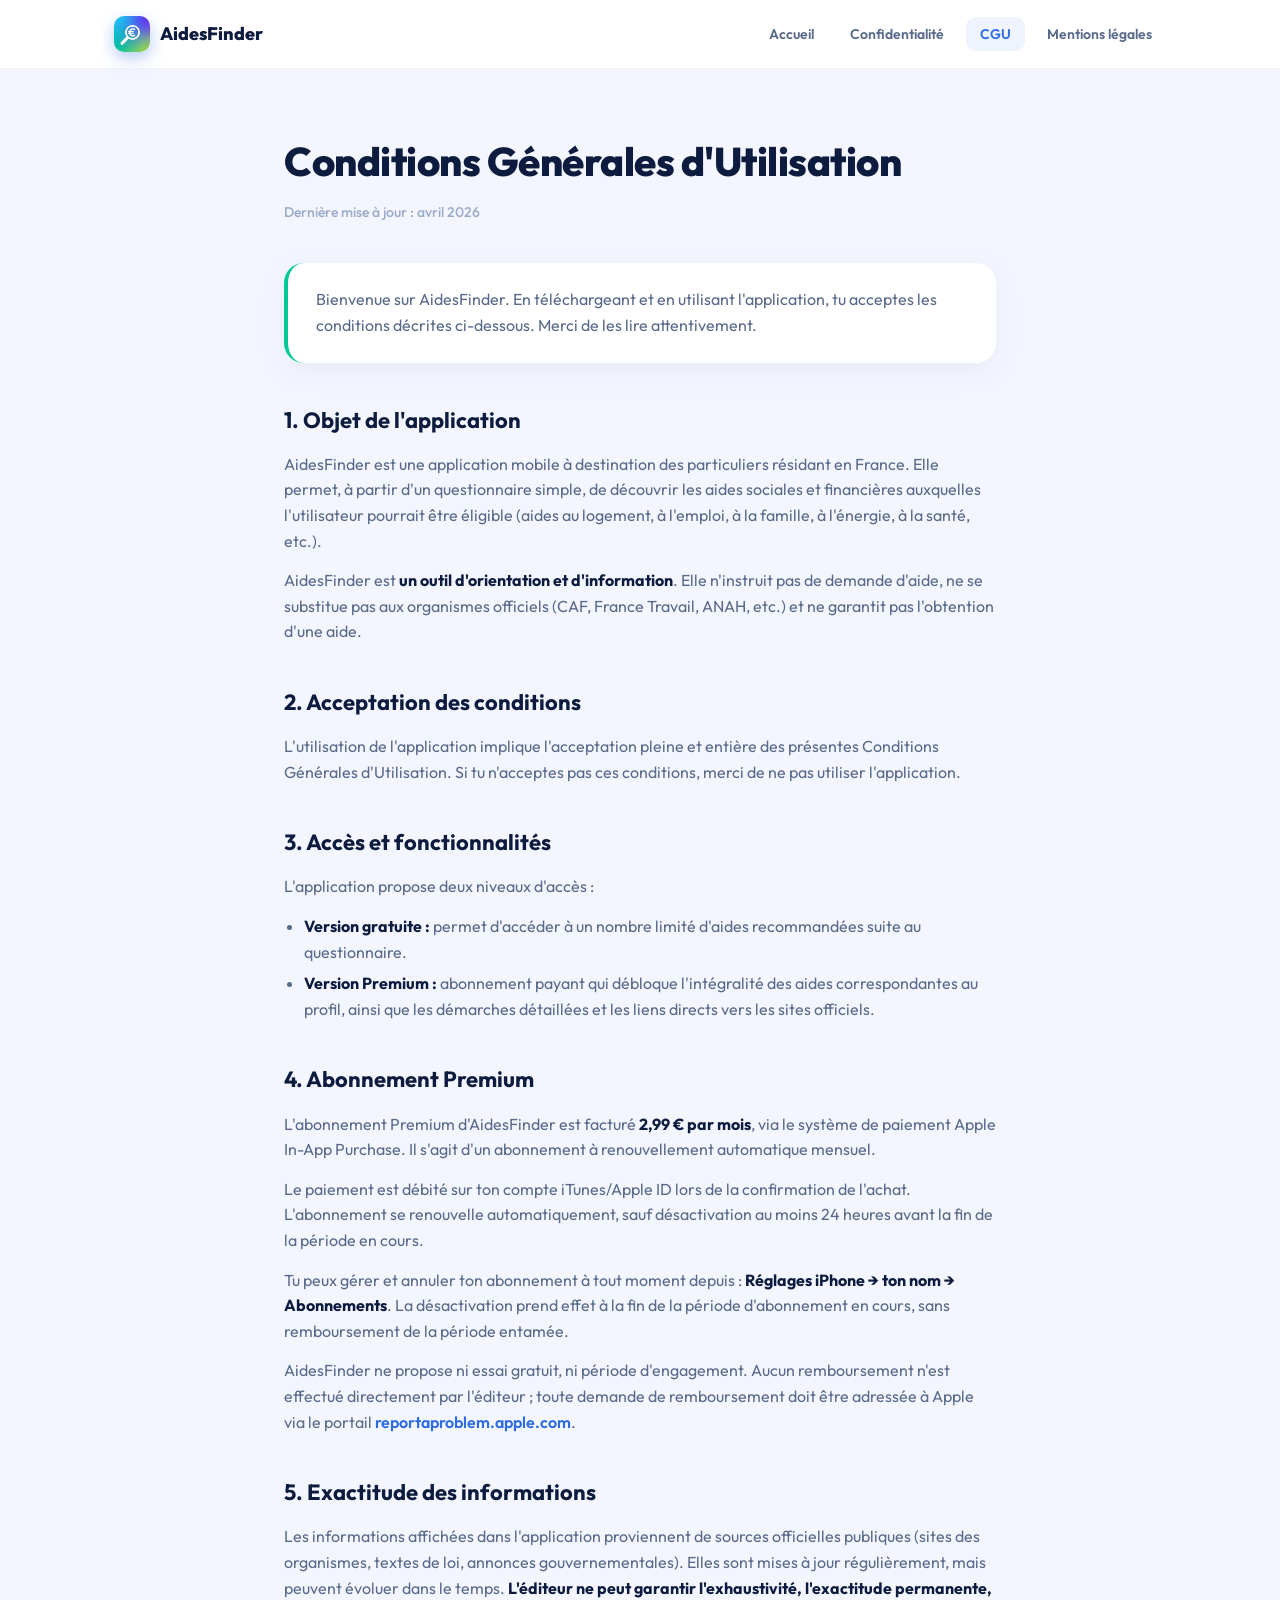
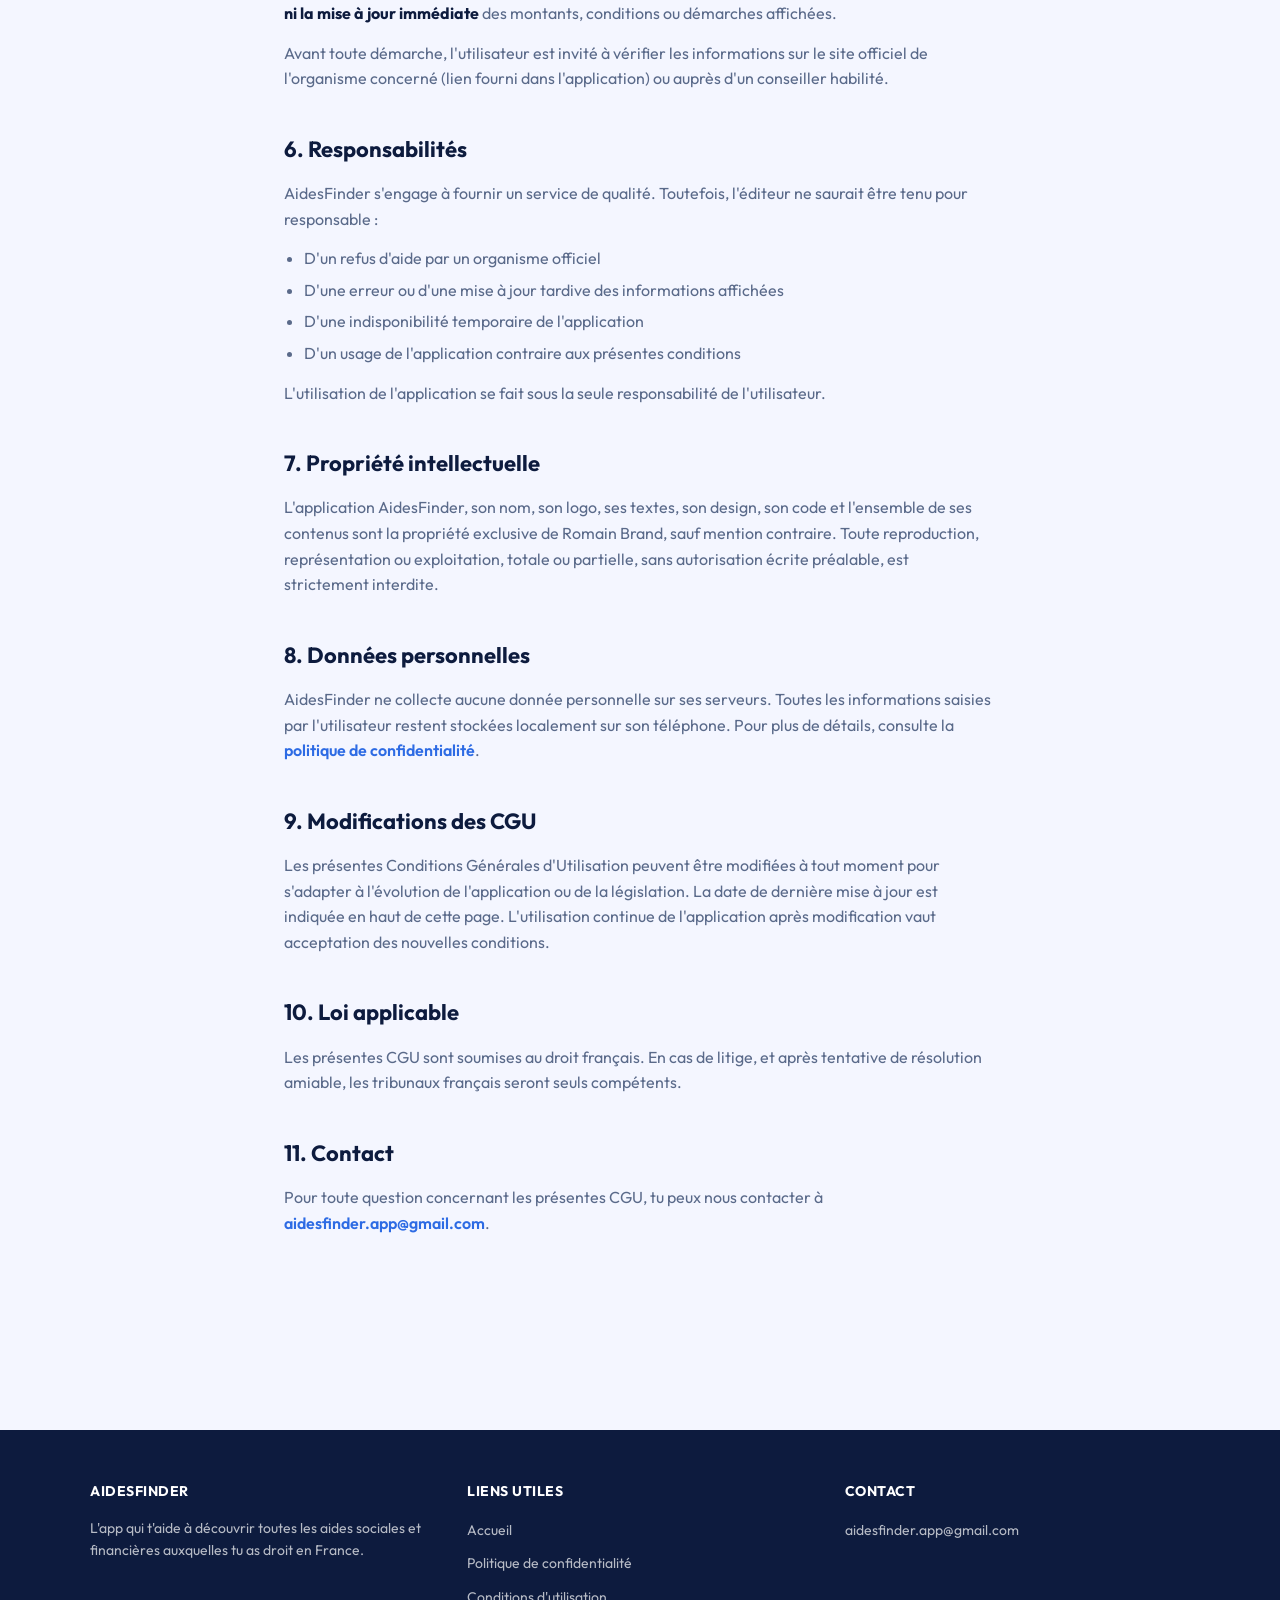
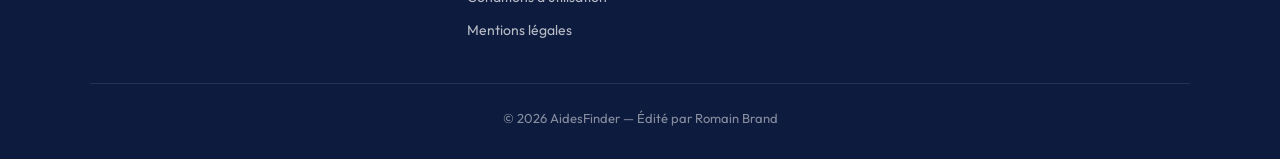
==== cgu.html @ b5cb3552 "feat: site officiel AidesFinder (landing + pages légales) Mise en place du site officiel d'AidesFind" ====
<!DOCTYPE html>
<html lang="fr">
<head>
  <meta charset="UTF-8">
  <meta name="viewport" content="width=device-width, initial-scale=1.0">
  <meta name="description" content="Conditions Générales d'Utilisation de l'application AidesFinder.">
  <meta name="theme-color" content="#2D6BE4">
  <title>Conditions d'utilisation — AidesFinder</title>
  <link rel="icon" type="image/png" href="assets/icon.png">
  <link rel="apple-touch-icon" href="assets/icon.png">
  <link rel="stylesheet" href="style.css">
</head>
<body>

  <!-- ════════ HEADER ════════ -->
  <header class="site-header">
    <nav class="nav">
      <a href="index.html" class="logo">
        <img src="assets/icon.png" alt="AidesFinder" class="logo-mark">
        <span>AidesFinder</span>
      </a>
      <ul class="nav-links">
        <li><a href="index.html">Accueil</a></li>
        <li><a href="confidentialite.html">Confidentialité</a></li>
        <li><a href="cgu.html" class="active">CGU</a></li>
        <li><a href="mentions-legales.html">Mentions légales</a></li>
      </ul>
    </nav>
  </header>

  <!-- ════════ CONTENU ════════ -->
  <main class="legal-page">
    <h1>Conditions Générales d'Utilisation</h1>
    <p class="updated">Dernière mise à jour : avril 2026</p>

    <div class="callout">
      <p>
        Bienvenue sur AidesFinder. En téléchargeant et en utilisant l'application,
        tu acceptes les conditions décrites ci-dessous. Merci de les lire
        attentivement.
      </p>
    </div>

    <h2>1. Objet de l'application</h2>
    <p>
      AidesFinder est une application mobile à destination des particuliers
      résidant en France. Elle permet, à partir d'un questionnaire simple, de
      découvrir les aides sociales et financières auxquelles l'utilisateur
      pourrait être éligible (aides au logement, à l'emploi, à la famille, à
      l'énergie, à la santé, etc.).
    </p>
    <p>
      AidesFinder est <strong>un outil d'orientation et d'information</strong>.
      Elle n'instruit pas de demande d'aide, ne se substitue pas aux organismes
      officiels (CAF, France Travail, ANAH, etc.) et ne garantit pas l'obtention
      d'une aide.
    </p>

    <h2>2. Acceptation des conditions</h2>
    <p>
      L'utilisation de l'application implique l'acceptation pleine et entière
      des présentes Conditions Générales d'Utilisation. Si tu n'acceptes pas
      ces conditions, merci de ne pas utiliser l'application.
    </p>

    <h2>3. Accès et fonctionnalités</h2>
    <p>L'application propose deux niveaux d'accès :</p>
    <ul>
      <li>
        <strong>Version gratuite :</strong> permet d'accéder à un nombre limité
        d'aides recommandées suite au questionnaire.
      </li>
      <li>
        <strong>Version Premium :</strong> abonnement payant qui débloque
        l'intégralité des aides correspondantes au profil, ainsi que les
        démarches détaillées et les liens directs vers les sites officiels.
      </li>
    </ul>

    <h2>4. Abonnement Premium</h2>
    <p>
      L'abonnement Premium d'AidesFinder est facturé <strong>2,99 € par mois</strong>,
      via le système de paiement Apple In-App Purchase. Il s'agit d'un abonnement
      à renouvellement automatique mensuel.
    </p>
    <p>
      Le paiement est débité sur ton compte iTunes/Apple ID lors de la confirmation
      de l'achat. L'abonnement se renouvelle automatiquement, sauf désactivation
      au moins 24 heures avant la fin de la période en cours.
    </p>
    <p>
      Tu peux gérer et annuler ton abonnement à tout moment depuis :
      <strong>Réglages iPhone → ton nom → Abonnements</strong>. La désactivation
      prend effet à la fin de la période d'abonnement en cours, sans
      remboursement de la période entamée.
    </p>
    <p>
      AidesFinder ne propose ni essai gratuit, ni période d'engagement. Aucun
      remboursement n'est effectué directement par l'éditeur ; toute demande
      de remboursement doit être adressée à Apple via le portail
      <a href="https://reportaproblem.apple.com" target="_blank" rel="noopener">reportaproblem.apple.com</a>.
    </p>

    <h2>5. Exactitude des informations</h2>
    <p>
      Les informations affichées dans l'application proviennent de sources
      officielles publiques (sites des organismes, textes de loi, annonces
      gouvernementales). Elles sont mises à jour régulièrement, mais peuvent
      évoluer dans le temps. <strong>L'éditeur ne peut garantir l'exhaustivité,
      l'exactitude permanente, ni la mise à jour immédiate</strong> des montants,
      conditions ou démarches affichées.
    </p>
    <p>
      Avant toute démarche, l'utilisateur est invité à vérifier les informations
      sur le site officiel de l'organisme concerné (lien fourni dans
      l'application) ou auprès d'un conseiller habilité.
    </p>

    <h2>6. Responsabilités</h2>
    <p>
      AidesFinder s'engage à fournir un service de qualité. Toutefois, l'éditeur
      ne saurait être tenu pour responsable :
    </p>
    <ul>
      <li>D'un refus d'aide par un organisme officiel</li>
      <li>D'une erreur ou d'une mise à jour tardive des informations affichées</li>
      <li>D'une indisponibilité temporaire de l'application</li>
      <li>D'un usage de l'application contraire aux présentes conditions</li>
    </ul>
    <p>
      L'utilisation de l'application se fait sous la seule responsabilité de
      l'utilisateur.
    </p>

    <h2>7. Propriété intellectuelle</h2>
    <p>
      L'application AidesFinder, son nom, son logo, ses textes, son design,
      son code et l'ensemble de ses contenus sont la propriété exclusive de
      Romain Brand, sauf mention contraire. Toute reproduction, représentation
      ou exploitation, totale ou partielle, sans autorisation écrite préalable,
      est strictement interdite.
    </p>

    <h2>8. Données personnelles</h2>
    <p>
      AidesFinder ne collecte aucune donnée personnelle sur ses serveurs. Toutes
      les informations saisies par l'utilisateur restent stockées localement
      sur son téléphone. Pour plus de détails, consulte la
      <a href="confidentialite.html">politique de confidentialité</a>.
    </p>

    <h2>9. Modifications des CGU</h2>
    <p>
      Les présentes Conditions Générales d'Utilisation peuvent être modifiées
      à tout moment pour s'adapter à l'évolution de l'application ou de la
      législation. La date de dernière mise à jour est indiquée en haut de
      cette page. L'utilisation continue de l'application après modification
      vaut acceptation des nouvelles conditions.
    </p>

    <h2>10. Loi applicable</h2>
    <p>
      Les présentes CGU sont soumises au droit français. En cas de litige, et
      après tentative de résolution amiable, les tribunaux français seront
      seuls compétents.
    </p>

    <h2>11. Contact</h2>
    <p>
      Pour toute question concernant les présentes CGU, tu peux nous contacter à
      <a href="mailto:aidesfinder.app@gmail.com">aidesfinder.app@gmail.com</a>.
    </p>
  </main>

  <!-- ════════ FOOTER ════════ -->
  <footer class="site-footer">
    <div class="footer-inner">
      <div class="footer-col">
        <h4>AidesFinder</h4>
        <p style="font-size: 14px; line-height: 1.6;">
          L'app qui t'aide à découvrir toutes les aides sociales et financières
          auxquelles tu as droit en France.
        </p>
      </div>
      <div class="footer-col">
        <h4>Liens utiles</h4>
        <ul>
          <li><a href="index.html">Accueil</a></li>
          <li><a href="confidentialite.html">Politique de confidentialité</a></li>
          <li><a href="cgu.html">Conditions d'utilisation</a></li>
          <li><a href="mentions-legales.html">Mentions légales</a></li>
        </ul>
      </div>
      <div class="footer-col">
        <h4>Contact</h4>
        <ul>
          <li><a href="mailto:aidesfinder.app@gmail.com">aidesfinder.app@gmail.com</a></li>
        </ul>
      </div>
    </div>
    <div class="footer-bottom">
      © 2026 AidesFinder — Édité par Romain Brand
    </div>
  </footer>

</body>
</html>
---- style.css ----
/* ════════════════════════════════════════
   AidesFinder — Site officiel
   Styles partagés
   ════════════════════════════════════════ */

@import url('https://fonts.googleapis.com/css2?family=Outfit:wght@400;500;600;700;800&display=swap');

:root {
  --primary: #2D6BE4;
  --primary-dark: #1A3F8F;
  --secondary: #00C896;
  --accent: #FF6B35;

  --bg: #F4F6FF;
  --card: #FFFFFF;

  --text-dark: #0D1B3E;
  --text-mid: #5A6A8A;
  --text-light: #9BAAC8;

  --radius: 20px;
  --radius-sm: 12px;
  --shadow: 0 8px 30px rgba(13, 27, 62, 0.06);
  --shadow-lg: 0 20px 60px rgba(45, 107, 228, 0.18);
}

* {
  box-sizing: border-box;
  margin: 0;
  padding: 0;
}

html {
  scroll-behavior: smooth;
  -webkit-text-size-adjust: 100%;
}

body {
  font-family: 'Outfit', -apple-system, BlinkMacSystemFont, sans-serif;
  font-size: 16px;
  line-height: 1.6;
  color: var(--text-mid);
  background: var(--bg);
  min-height: 100vh;
  -webkit-font-smoothing: antialiased;
  -moz-osx-font-smoothing: grayscale;
}

/* ── Header / Navigation ──────────────── */
.site-header {
  background: #fff;
  border-bottom: 1px solid rgba(155, 170, 200, 0.15);
  position: sticky;
  top: 0;
  z-index: 100;
  backdrop-filter: saturate(180%) blur(20px);
}

.nav {
  max-width: 1100px;
  margin: 0 auto;
  padding: 16px 24px;
  display: flex;
  align-items: center;
  justify-content: space-between;
  gap: 16px;
}

.logo {
  display: flex;
  align-items: center;
  gap: 10px;
  text-decoration: none;
  color: var(--text-dark);
  font-weight: 800;
  font-size: 18px;
}

.logo-mark {
  width: 36px;
  height: 36px;
  border-radius: 10px;
  object-fit: cover;
  display: block;
  box-shadow: 0 6px 16px rgba(45, 107, 228, 0.35);
}

.nav-links {
  display: flex;
  gap: 8px;
  list-style: none;
  flex-wrap: wrap;
}

.nav-links a {
  color: var(--text-mid);
  text-decoration: none;
  font-size: 14px;
  font-weight: 600;
  padding: 8px 14px;
  border-radius: 10px;
  transition: all 0.2s ease;
}

.nav-links a:hover,
.nav-links a.active {
  color: var(--primary);
  background: rgba(45, 107, 228, 0.08);
}

/* ── Hero (landing) ───────────────────── */
.hero {
  background: linear-gradient(135deg, #0D2B6B 0%, #2D6BE4 55%, #00C896 100%);
  color: #fff;
  padding: 80px 24px 100px;
  text-align: center;
  position: relative;
  overflow: hidden;
}

.hero::before,
.hero::after {
  content: '';
  position: absolute;
  border-radius: 50%;
  background: rgba(255, 255, 255, 0.05);
  pointer-events: none;
}

.hero::before {
  width: 320px;
  height: 320px;
  top: -100px;
  left: -100px;
}

.hero::after {
  width: 240px;
  height: 240px;
  bottom: -80px;
  right: -80px;
}

.hero-content {
  max-width: 720px;
  margin: 0 auto;
  position: relative;
  z-index: 1;
}

.hero h1 {
  font-size: clamp(36px, 6vw, 56px);
  font-weight: 800;
  line-height: 1.1;
  margin-bottom: 18px;
  letter-spacing: -1px;
}

.hero .tagline {
  font-size: clamp(16px, 2.4vw, 20px);
  color: rgba(255, 255, 255, 0.85);
  margin-bottom: 36px;
  font-weight: 400;
}

.hero-stats {
  display: flex;
  justify-content: center;
  gap: 32px;
  margin-top: 28px;
  flex-wrap: wrap;
}

.hero-stat {
  text-align: center;
}

.hero-stat-value {
  font-size: 28px;
  font-weight: 800;
  color: #fff;
  display: block;
}

.hero-stat-label {
  font-size: 12px;
  color: rgba(255, 255, 255, 0.7);
  text-transform: uppercase;
  letter-spacing: 0.5px;
}

.hero-divider {
  width: 1px;
  background: rgba(255, 255, 255, 0.2);
}

/* ── Boutons ──────────────────────────── */
.btn {
  display: inline-flex;
  align-items: center;
  gap: 10px;
  padding: 16px 28px;
  border-radius: 16px;
  font-weight: 700;
  font-size: 16px;
  text-decoration: none;
  transition: all 0.2s ease;
  border: none;
  cursor: pointer;
  font-family: inherit;
}

.btn-primary {
  background: #fff;
  color: var(--primary);
  box-shadow: 0 12px 28px rgba(0, 0, 0, 0.18);
}

.btn-primary:hover {
  transform: translateY(-2px);
  box-shadow: 0 16px 36px rgba(0, 0, 0, 0.22);
}

.btn-secondary {
  background: rgba(255, 255, 255, 0.12);
  color: #fff;
  border: 1px solid rgba(255, 255, 255, 0.25);
}

.btn-secondary:hover {
  background: rgba(255, 255, 255, 0.2);
}

.btn-app-store {
  background: #000;
  color: #fff;
  box-shadow: 0 12px 28px rgba(0, 0, 0, 0.25);
}

.btn-app-store:hover {
  transform: translateY(-2px);
}

.hero-buttons {
  display: flex;
  gap: 14px;
  justify-content: center;
  flex-wrap: wrap;
  margin-top: 8px;
}

/* ── Sections (landing) ───────────────── */
.section {
  max-width: 1100px;
  margin: 0 auto;
  padding: 80px 24px;
}

.section-title {
  font-size: clamp(28px, 4vw, 38px);
  font-weight: 800;
  color: var(--text-dark);
  text-align: center;
  margin-bottom: 12px;
  letter-spacing: -0.5px;
}

.section-subtitle {
  text-align: center;
  color: var(--text-mid);
  font-size: 17px;
  margin-bottom: 56px;
  max-width: 600px;
  margin-left: auto;
  margin-right: auto;
}

.features-grid {
  display: grid;
  grid-template-columns: repeat(auto-fit, minmax(260px, 1fr));
  gap: 20px;
}

.feature-card {
  background: var(--card);
  padding: 32px 28px;
  border-radius: var(--radius);
  box-shadow: var(--shadow);
  transition: transform 0.2s ease, box-shadow 0.2s ease;
}

.feature-card:hover {
  transform: translateY(-4px);
  box-shadow: var(--shadow-lg);
}

.feature-emoji {
  font-size: 36px;
  margin-bottom: 14px;
  display: block;
}

.feature-card h3 {
  font-size: 18px;
  color: var(--text-dark);
  margin-bottom: 10px;
  font-weight: 700;
}

.feature-card p {
  font-size: 14px;
  color: var(--text-mid);
  line-height: 1.6;
}

/* ── Bandeau confiance / RGPD ─────────── */
.trust-banner {
  background: var(--card);
  border-radius: var(--radius);
  padding: 40px;
  text-align: center;
  box-shadow: var(--shadow);
  margin-top: 40px;
  border: 1px solid rgba(0, 200, 150, 0.15);
}

.trust-banner h3 {
  color: var(--text-dark);
  font-size: 22px;
  font-weight: 800;
  margin-bottom: 10px;
}

.trust-banner p {
  color: var(--text-mid);
  max-width: 560px;
  margin: 0 auto;
}

/* ── Section "Aide-nous à améliorer" ──── */
.community-section {
  padding-top: 0;
}

.community-card {
  background: linear-gradient(135deg, #ffffff 0%, #F0F4FF 100%);
  border-radius: var(--radius);
  padding: 56px 40px;
  text-align: center;
  box-shadow: var(--shadow);
  border: 1px solid rgba(45, 107, 228, 0.12);
  position: relative;
  overflow: hidden;
}

.community-card::before {
  content: '';
  position: absolute;
  top: -60px;
  right: -60px;
  width: 200px;
  height: 200px;
  border-radius: 50%;
  background: radial-gradient(circle, rgba(0, 200, 150, 0.12), transparent 70%);
  pointer-events: none;
}

.community-card::after {
  content: '';
  position: absolute;
  bottom: -80px;
  left: -80px;
  width: 240px;
  height: 240px;
  border-radius: 50%;
  background: radial-gradient(circle, rgba(45, 107, 228, 0.08), transparent 70%);
  pointer-events: none;
}

.community-emoji {
  font-size: 56px;
  display: block;
  margin-bottom: 16px;
  position: relative;
  z-index: 1;
}

.community-card h2 {
  font-size: clamp(24px, 4vw, 32px);
  color: var(--text-dark);
  font-weight: 800;
  margin-bottom: 18px;
  letter-spacing: -0.5px;
  position: relative;
  z-index: 1;
}

.community-card p {
  color: var(--text-mid);
  font-size: 16px;
  line-height: 1.7;
  max-width: 580px;
  margin: 0 auto 14px;
  position: relative;
  z-index: 1;
}

.community-card p strong {
  color: var(--text-dark);
}

.btn-community {
  display: inline-flex;
  align-items: center;
  gap: 10px;
  margin-top: 24px;
  padding: 16px 32px;
  border-radius: 16px;
  background: linear-gradient(135deg, var(--primary), var(--secondary));
  color: #fff;
  text-decoration: none;
  font-weight: 700;
  font-size: 16px;
  box-shadow: 0 12px 28px rgba(45, 107, 228, 0.3);
  transition: transform 0.2s ease, box-shadow 0.2s ease;
  position: relative;
  z-index: 1;
}

.btn-community:hover {
  transform: translateY(-2px);
  box-shadow: 0 16px 36px rgba(45, 107, 228, 0.4);
}

.community-email {
  margin-top: 18px !important;
  font-size: 13px !important;
  color: var(--text-light) !important;
}

.community-email a {
  color: var(--primary);
  text-decoration: none;
  font-weight: 600;
}

.community-email a:hover {
  text-decoration: underline;
}

/* ── Pages légales (contenu texte) ────── */
.legal-page {
  max-width: 760px;
  margin: 0 auto;
  padding: 60px 24px 100px;
}

.legal-page h1 {
  font-size: clamp(28px, 5vw, 40px);
  color: var(--text-dark);
  font-weight: 800;
  margin-bottom: 8px;
  letter-spacing: -0.5px;
}

.legal-page .updated {
  color: var(--text-light);
  font-size: 14px;
  margin-bottom: 40px;
  font-weight: 500;
}

.legal-page h2 {
  font-size: 22px;
  color: var(--text-dark);
  font-weight: 700;
  margin-top: 40px;
  margin-bottom: 14px;
}

.legal-page h3 {
  font-size: 17px;
  color: var(--text-dark);
  font-weight: 700;
  margin-top: 24px;
  margin-bottom: 10px;
}

.legal-page p {
  margin-bottom: 14px;
  color: var(--text-mid);
}

.legal-page ul {
  margin: 14px 0 14px 20px;
  color: var(--text-mid);
}

.legal-page li {
  margin-bottom: 6px;
}

.legal-page a {
  color: var(--primary);
  text-decoration: none;
  font-weight: 600;
}

.legal-page a:hover {
  text-decoration: underline;
}

.legal-page strong {
  color: var(--text-dark);
  font-weight: 700;
}

.callout {
  background: var(--card);
  border-radius: var(--radius);
  padding: 24px 28px;
  margin: 30px 0;
  box-shadow: var(--shadow);
  border-left: 4px solid var(--secondary);
}

.callout p {
  margin-bottom: 0;
}

/* ── Footer ───────────────────────────── */
.site-footer {
  background: #0D1B3E;
  color: rgba(255, 255, 255, 0.7);
  padding: 50px 24px 30px;
  margin-top: 80px;
}

.footer-inner {
  max-width: 1100px;
  margin: 0 auto;
  display: grid;
  grid-template-columns: repeat(auto-fit, minmax(220px, 1fr));
  gap: 32px;
  margin-bottom: 32px;
}

.footer-col h4 {
  color: #fff;
  font-size: 14px;
  font-weight: 700;
  margin-bottom: 14px;
  text-transform: uppercase;
  letter-spacing: 0.5px;
}

.footer-col ul {
  list-style: none;
}

.footer-col li {
  margin-bottom: 8px;
}

.footer-col a {
  color: rgba(255, 255, 255, 0.7);
  text-decoration: none;
  font-size: 14px;
  transition: color 0.2s ease;
}

.footer-col a:hover {
  color: var(--secondary);
}

.footer-bottom {
  max-width: 1100px;
  margin: 0 auto;
  padding-top: 24px;
  border-top: 1px solid rgba(255, 255, 255, 0.1);
  text-align: center;
  font-size: 13px;
  color: rgba(255, 255, 255, 0.5);
}

/* ── Responsive ───────────────────────── */
@media (max-width: 640px) {
  .nav {
    flex-direction: column;
    gap: 12px;
  }

  .hero {
    padding: 60px 20px 80px;
  }

  .section {
    padding: 60px 20px;
  }

  .hero-stats {
    gap: 20px;
  }

  .hero-divider {
    display: none;
  }

  .legal-page {
    padding: 40px 20px 80px;
  }
}
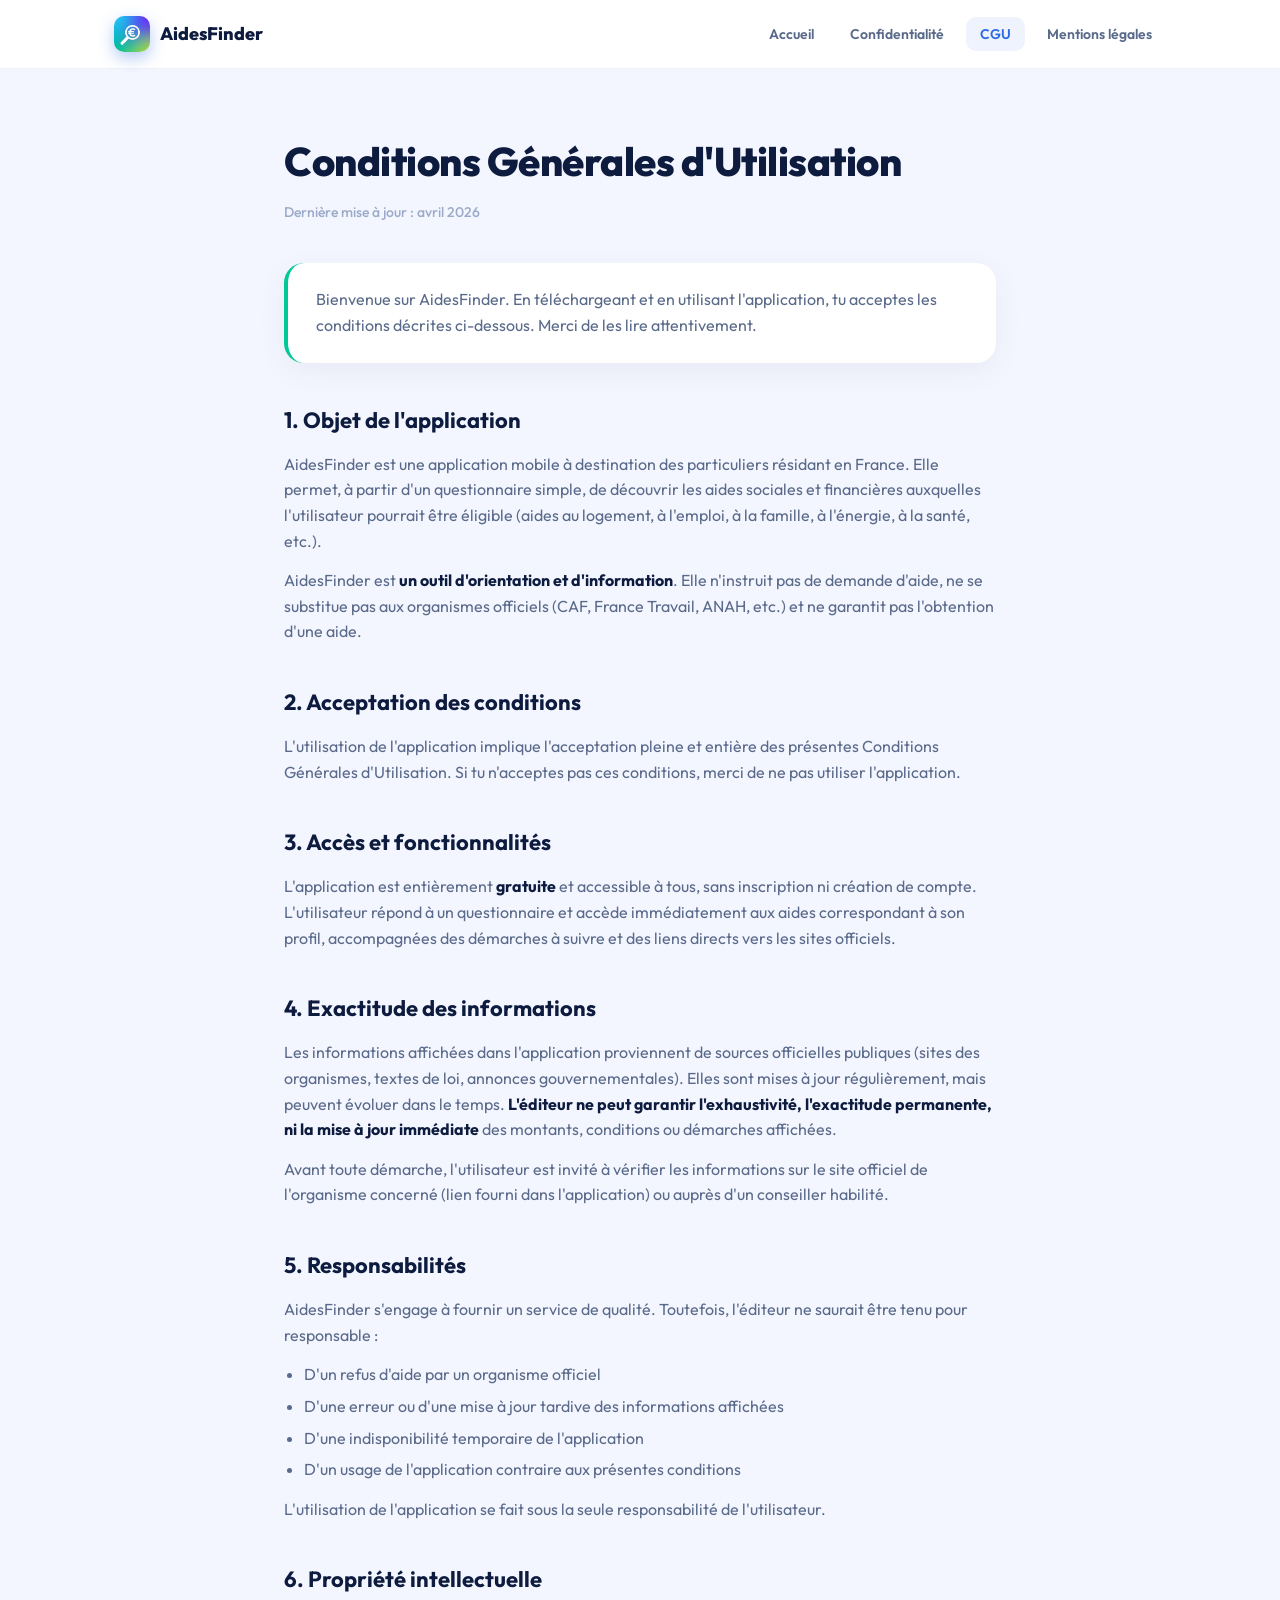
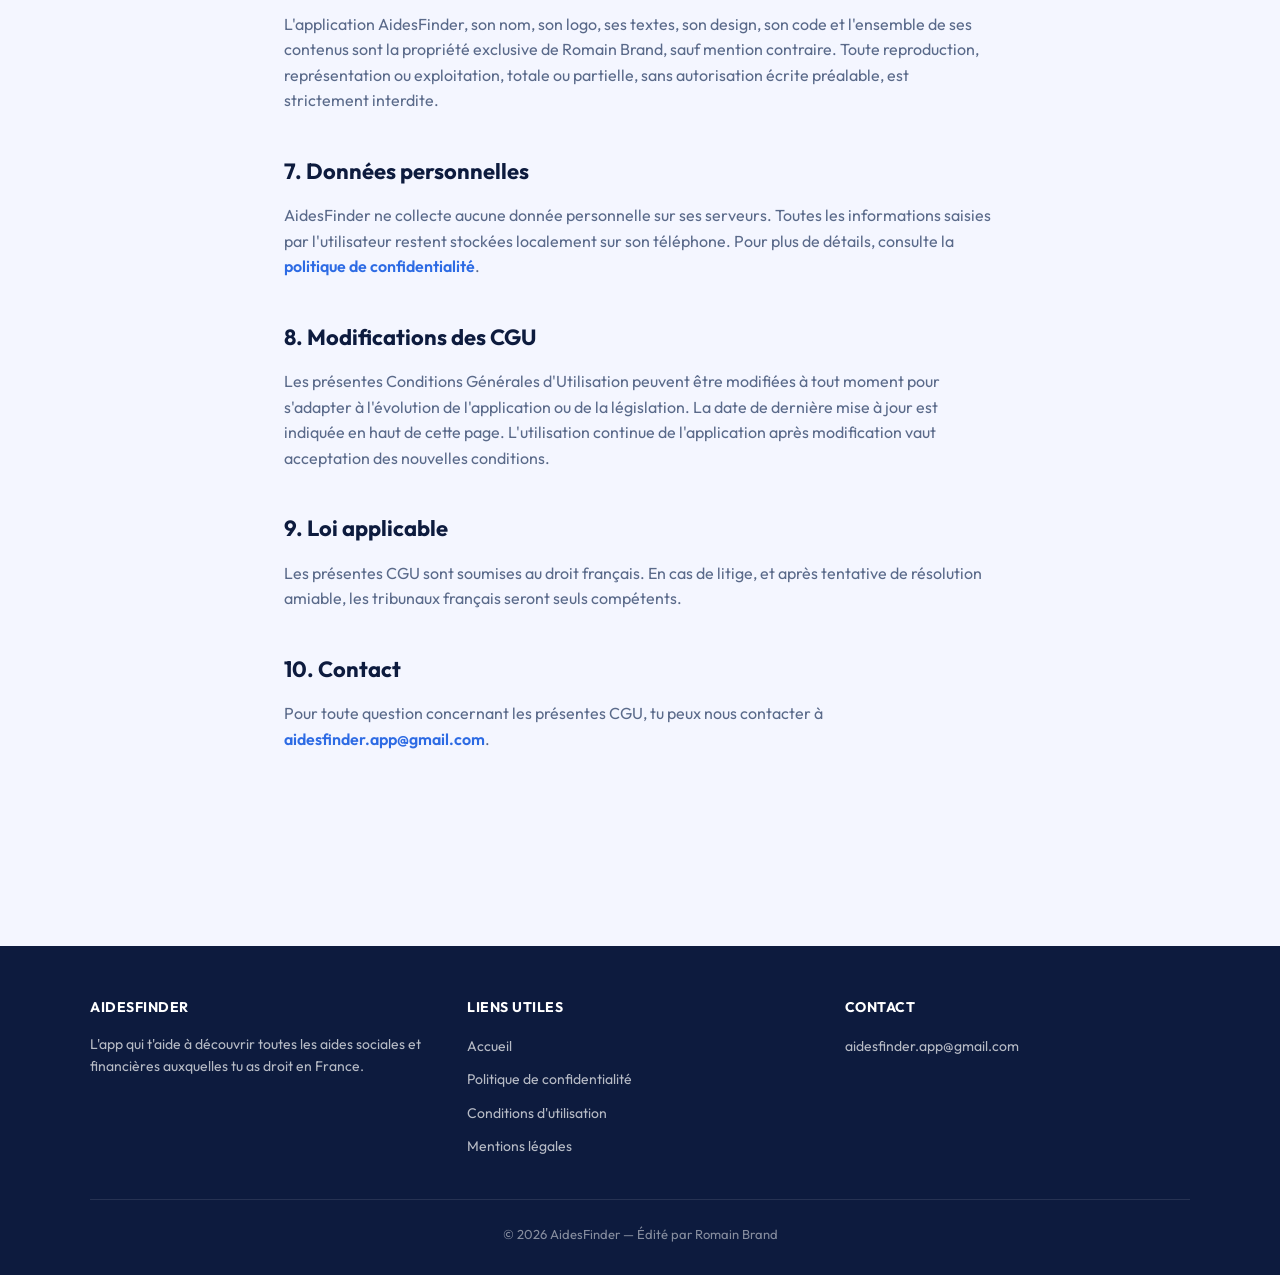
==== commit dd8a0f8a: "chore: aligne le site sur l'app actuelle (lien App Store, retrait Premium) - index: lien App Store r" ====
--- a/cgu.html
+++ b/cgu.html
@@ -64,44 +64,15 @@
     </p>
 
     <h2>3. Accès et fonctionnalités</h2>
-    <p>L'application propose deux niveaux d'accès :</p>
-    <ul>
-      <li>
-        <strong>Version gratuite :</strong> permet d'accéder à un nombre limité
-        d'aides recommandées suite au questionnaire.
-      </li>
-      <li>
-        <strong>Version Premium :</strong> abonnement payant qui débloque
-        l'intégralité des aides correspondantes au profil, ainsi que les
-        démarches détaillées et les liens directs vers les sites officiels.
-      </li>
-    </ul>
-
-    <h2>4. Abonnement Premium</h2>
     <p>
-      L'abonnement Premium d'AidesFinder est facturé <strong>2,99 € par mois</strong>,
-      via le système de paiement Apple In-App Purchase. Il s'agit d'un abonnement
-      à renouvellement automatique mensuel.
-    </p>
-    <p>
-      Le paiement est débité sur ton compte iTunes/Apple ID lors de la confirmation
-      de l'achat. L'abonnement se renouvelle automatiquement, sauf désactivation
-      au moins 24 heures avant la fin de la période en cours.
-    </p>
-    <p>
-      Tu peux gérer et annuler ton abonnement à tout moment depuis :
-      <strong>Réglages iPhone → ton nom → Abonnements</strong>. La désactivation
-      prend effet à la fin de la période d'abonnement en cours, sans
-      remboursement de la période entamée.
-    </p>
-    <p>
-      AidesFinder ne propose ni essai gratuit, ni période d'engagement. Aucun
-      remboursement n'est effectué directement par l'éditeur ; toute demande
-      de remboursement doit être adressée à Apple via le portail
-      <a href="https://reportaproblem.apple.com" target="_blank" rel="noopener">reportaproblem.apple.com</a>.
+      L'application est entièrement <strong>gratuite</strong> et accessible à
+      tous, sans inscription ni création de compte. L'utilisateur répond à un
+      questionnaire et accède immédiatement aux aides correspondant à son
+      profil, accompagnées des démarches à suivre et des liens directs vers
+      les sites officiels.
     </p>
 
-    <h2>5. Exactitude des informations</h2>
+    <h2>4. Exactitude des informations</h2>
     <p>
       Les informations affichées dans l'application proviennent de sources
       officielles publiques (sites des organismes, textes de loi, annonces
@@ -116,7 +87,7 @@
       l'application) ou auprès d'un conseiller habilité.
     </p>
 
-    <h2>6. Responsabilités</h2>
+    <h2>5. Responsabilités</h2>
     <p>
       AidesFinder s'engage à fournir un service de qualité. Toutefois, l'éditeur
       ne saurait être tenu pour responsable :
@@ -132,7 +103,7 @@
       l'utilisateur.
     </p>
 
-    <h2>7. Propriété intellectuelle</h2>
+    <h2>6. Propriété intellectuelle</h2>
     <p>
       L'application AidesFinder, son nom, son logo, ses textes, son design,
       son code et l'ensemble de ses contenus sont la propriété exclusive de
@@ -141,7 +112,7 @@
       est strictement interdite.
     </p>
 
-    <h2>8. Données personnelles</h2>
+    <h2>7. Données personnelles</h2>
     <p>
       AidesFinder ne collecte aucune donnée personnelle sur ses serveurs. Toutes
       les informations saisies par l'utilisateur restent stockées localement
@@ -149,7 +120,7 @@
       <a href="confidentialite.html">politique de confidentialité</a>.
     </p>
 
-    <h2>9. Modifications des CGU</h2>
+    <h2>8. Modifications des CGU</h2>
     <p>
       Les présentes Conditions Générales d'Utilisation peuvent être modifiées
       à tout moment pour s'adapter à l'évolution de l'application ou de la
@@ -158,14 +129,14 @@
       vaut acceptation des nouvelles conditions.
     </p>
 
-    <h2>10. Loi applicable</h2>
+    <h2>9. Loi applicable</h2>
     <p>
       Les présentes CGU sont soumises au droit français. En cas de litige, et
       après tentative de résolution amiable, les tribunaux français seront
       seuls compétents.
     </p>
 
-    <h2>11. Contact</h2>
+    <h2>10. Contact</h2>
     <p>
       Pour toute question concernant les présentes CGU, tu peux nous contacter à
       <a href="mailto:aidesfinder.app@gmail.com">aidesfinder.app@gmail.com</a>.
